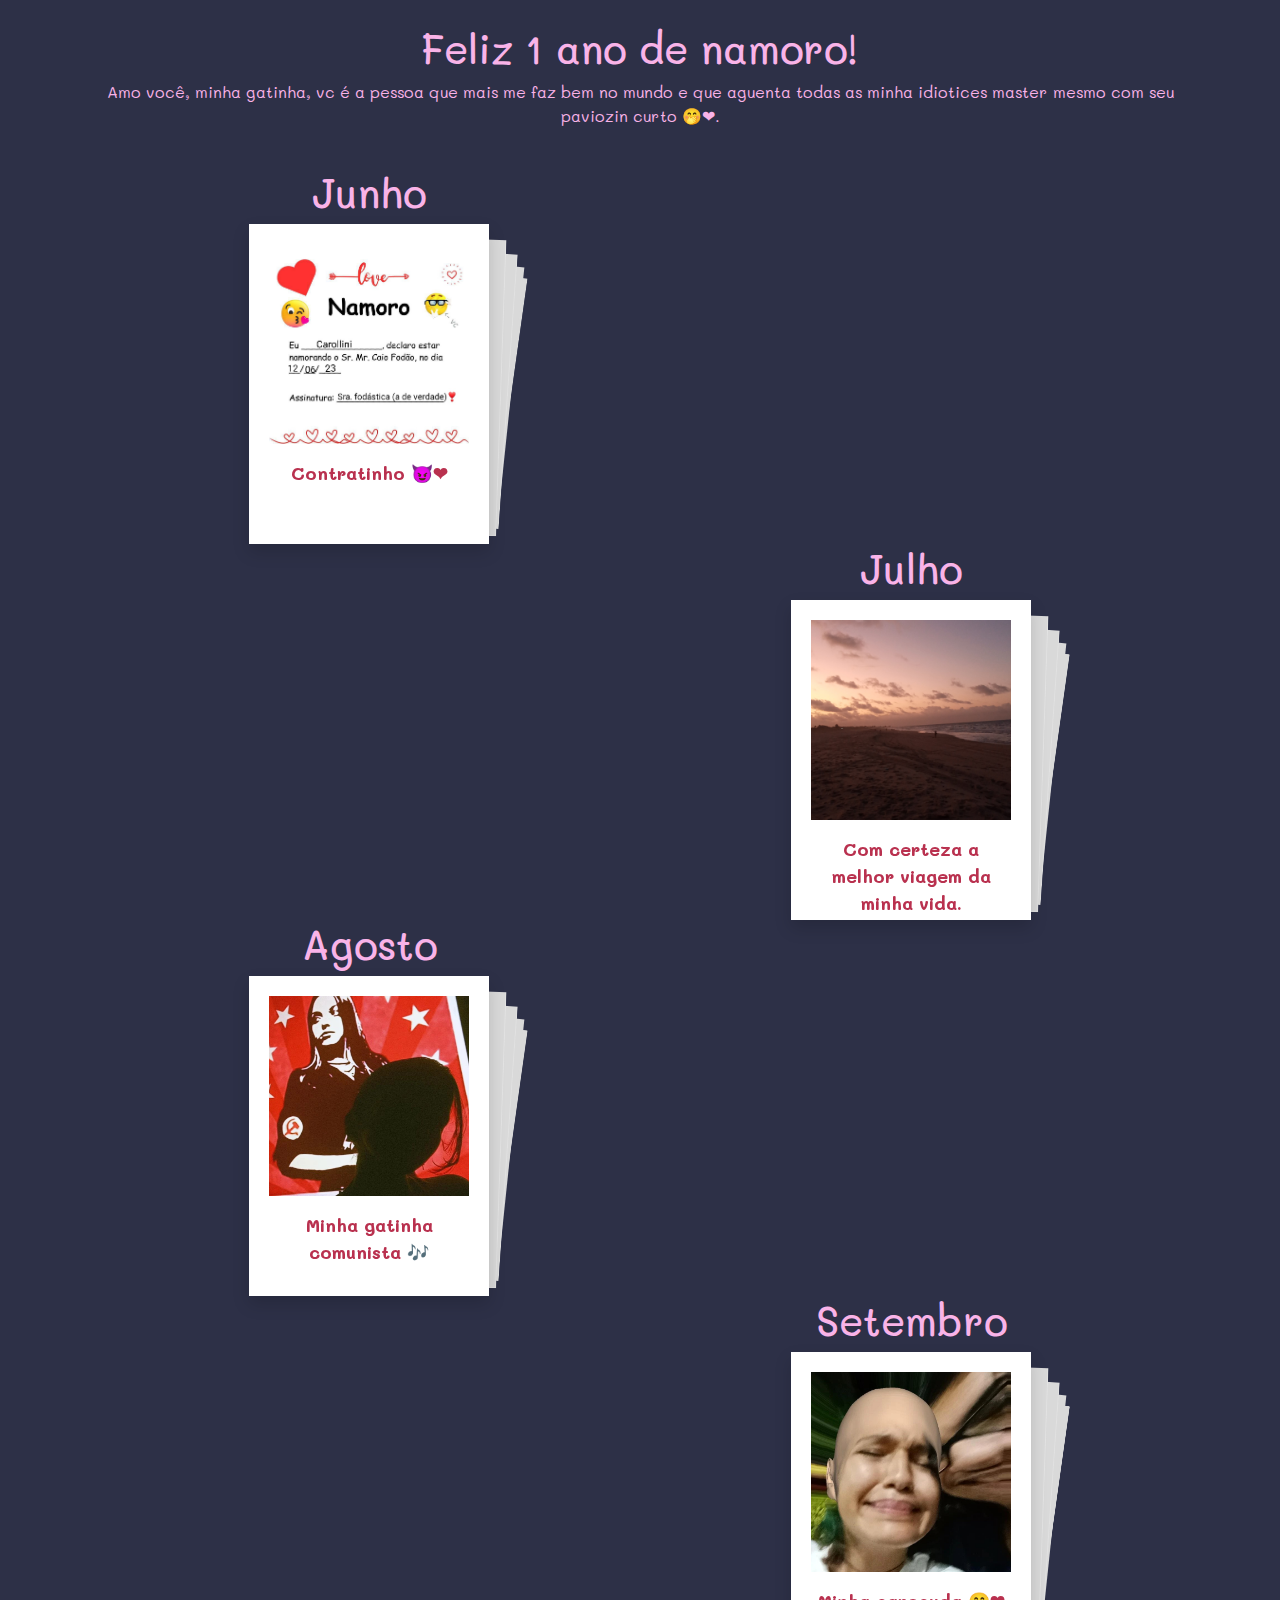
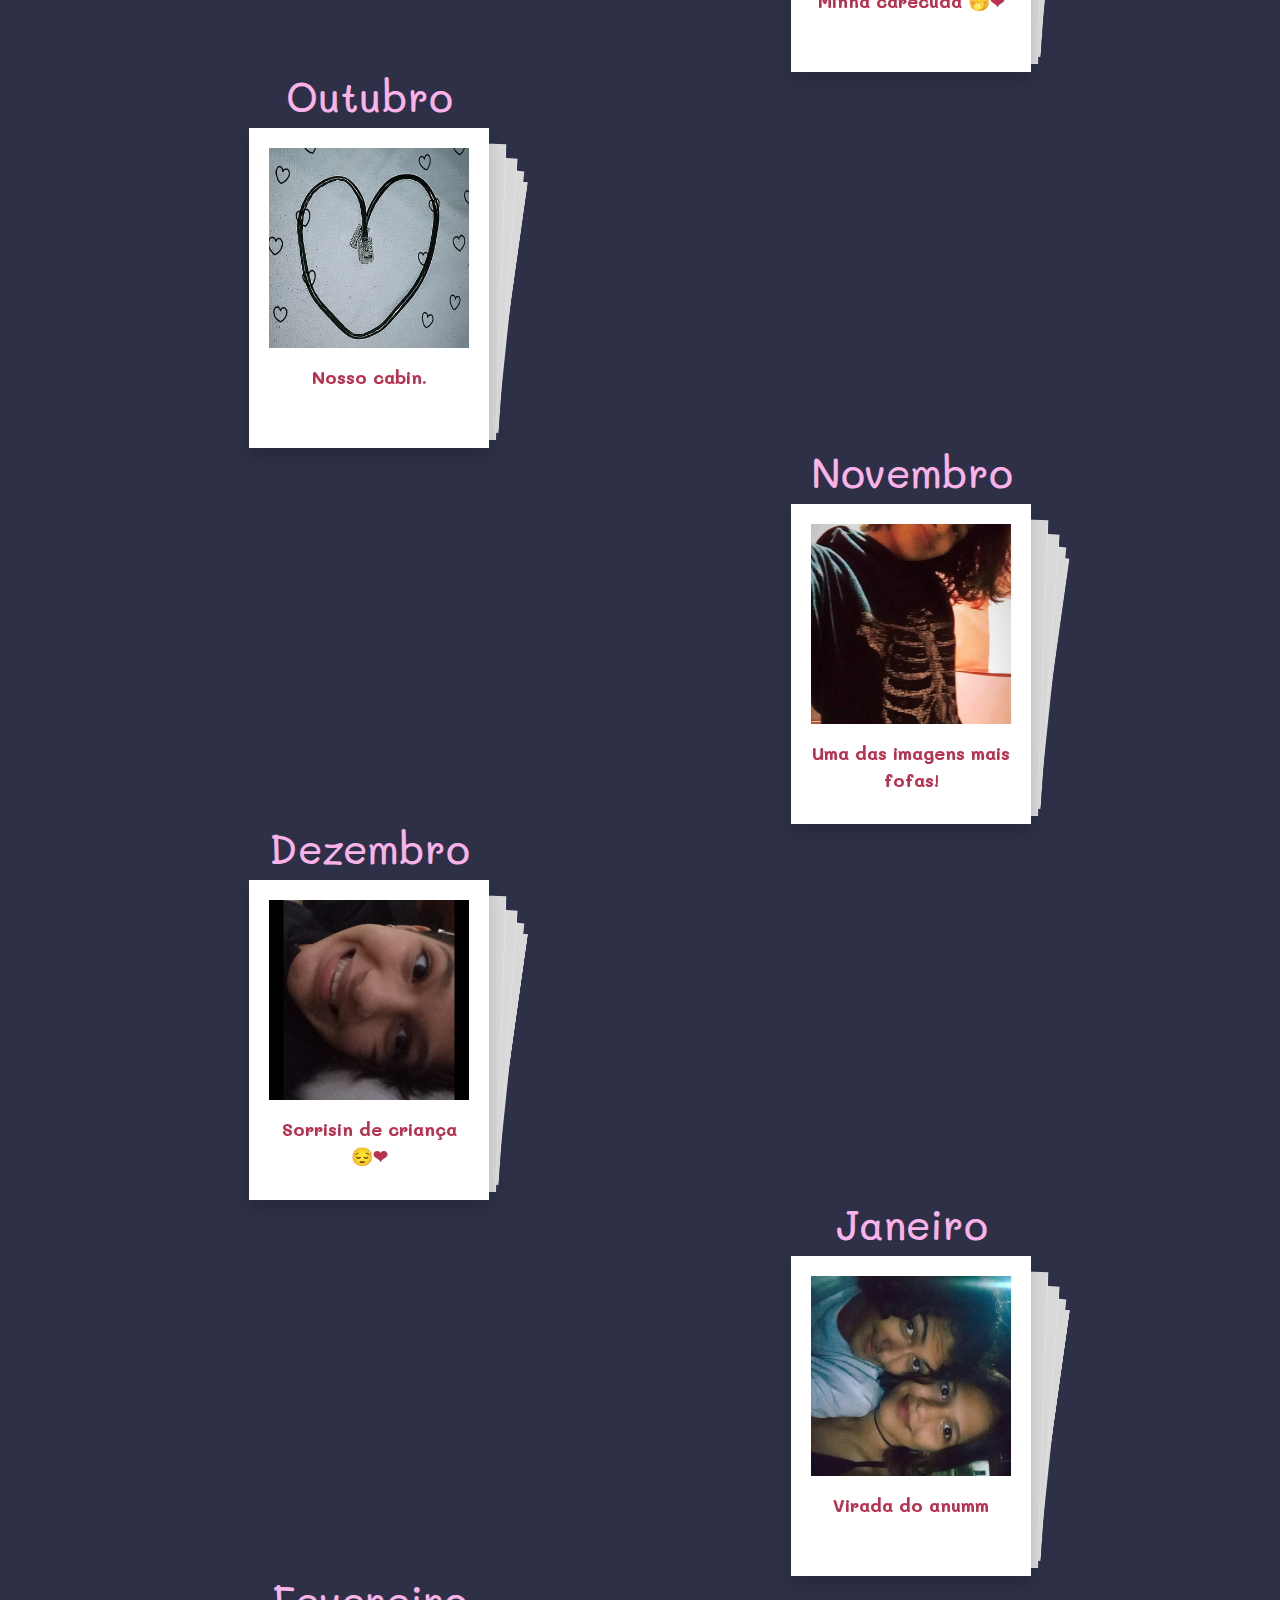
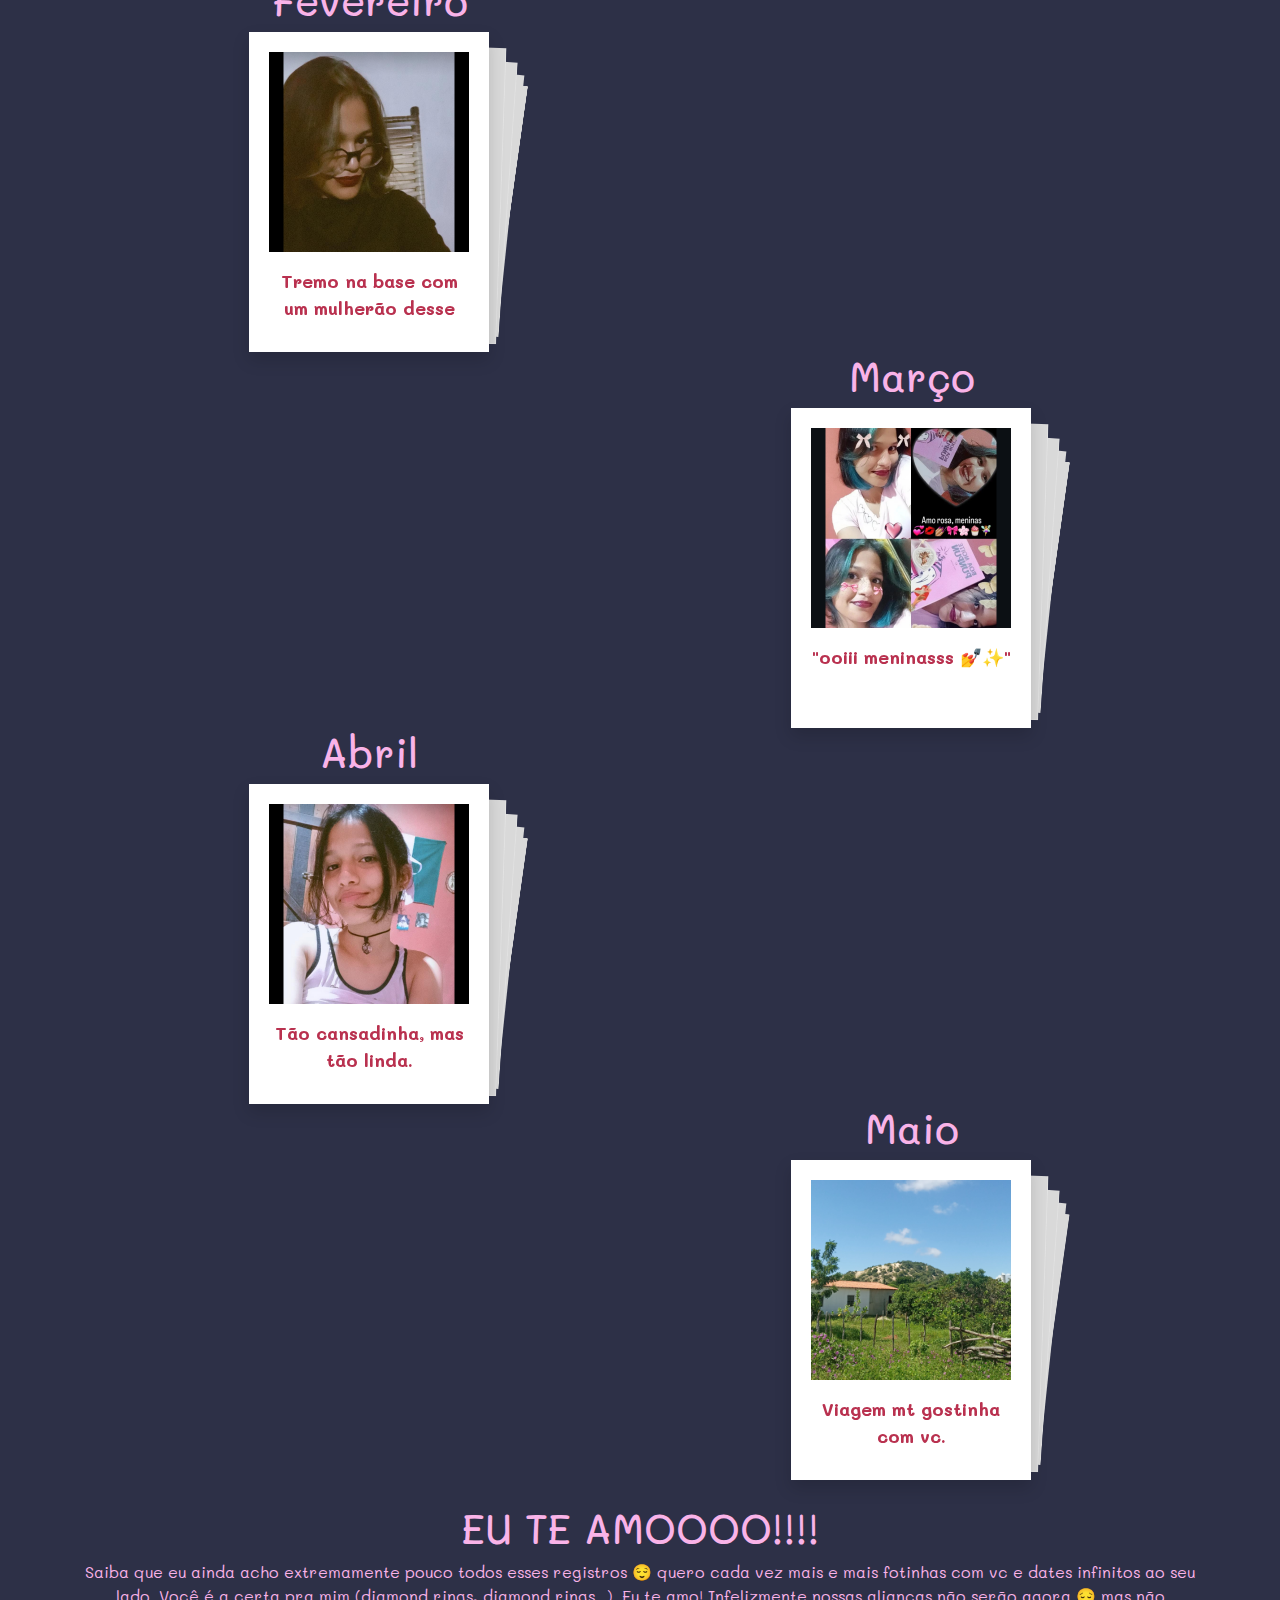
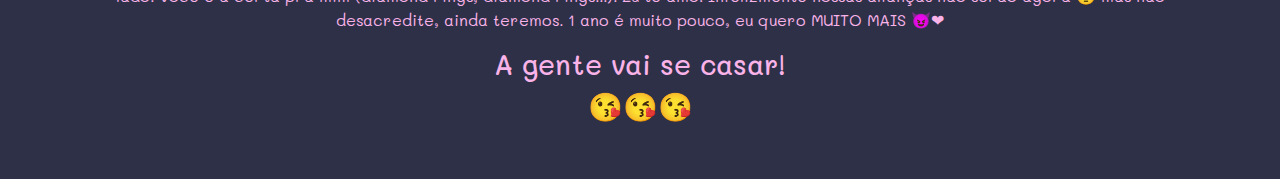
==== lovi/index.html @ c49cfb92 "lovi" ====
<!doctype html>
<html lang="en">

<head>
    <meta charset="utf-8">
    <meta name="viewport" content="width=device-width, initial-scale=1">
    <title>Amor da minha life</title>
    <link href="https://cdn.jsdelivr.net/npm/bootstrap@5.3.3/dist/css/bootstrap.min.css" rel="stylesheet"
        integrity="sha384-QWTKZyjpPEjISv5WaRU9OFeRpok6YctnYmDr5pNlyT2bRjXh0JMhjY6hW+ALEwIH" crossorigin="anonymous">
    <link rel="stylesheet" href="https://cdn.jsdelivr.net/npm/swiper@11/swiper-bundle.min.css" />
    <link rel="shortcut icon" href="favicon.png" type="image/x-icon">
    <style>
        @import url('https://fonts.googleapis.com/css2?family=Mali:ital,wght@0,200;0,300;0,400;0,500;0,600;0,700;1,200;1,300;1,400;1,500;1,600;1,700&display=swap');

        body {
            color: #F9B3E8;
            background-color: #2D3047;
            font-family: "Mali", cursive;
            font-weight: 400;
            font-style: normal;
        }

        .swiper {
            width: 240px;
            height: 320px;
        }

        .swiper-slide {
            display: flex;
            /* align-items: center; */
            padding: 20px;
            justify-content: center;
            /* border-radius: 18px; */
            font-size: 18px;
            font-weight: bold;
            color: #B9314F;
            background-color: #fff;
        }

        .swiper-slide img {

            width: 100%;
            /* ou um valor fixo, como 300px */
            height: auto;
            /* ou um valor fixo, como 200px */
            /* object-fit: cover; */
            /* opcional, mas ajuda a manter a proporção da imagem */
        }
    </style>
</head>

<body>
    <div class="container">
        <div class="row my-4 text-center">
            <h1>Feliz 1 ano de namoro!</h1>
            <p>Amo você, minha gatinha, vc é a pessoa que mais me faz bem no mundo e que aguenta todas as minha
                idiotices master mesmo com seu paviozin curto 🤭❤.</p>
        </div>
    </div>
    <div class="container">
        <div class="row mx-3">
            <div class="col-6 text-center">
                <h1>Junho</h1>
                <div class="swiper mySwiper">
                    <div class="swiper-wrapper">
                        <div class="swiper-slide shadow">
                            <div><img src="imagens/junho/1.jpg" alt="">
                                <p class="mt-3">Contratinho 😈❤</p>
                            </div>
                        </div>
                        <div class="swiper-slide">
                            <div><img src="imagens/junho/2.jpg" alt="">
                                <p class="mt-3">Primeiro date 🤧</p>
                            </div>
                        </div>
                        <div class="swiper-slide">
                            <div><img src="imagens/junho/3.jpg" alt=""></div>
                        </div>
                        <div class="swiper-slide">
                            <div><img src="imagens/junho/4.jpg" alt=""></div>
                        </div>
                        <div class="swiper-slide">
                            <div><img src="imagens/junho/5.png" alt=""></div>
                        </div>
                    </div>
                </div>
            </div>
            <div class="col-6"></div>
        </div>
    </div>
    <div class="container">
        <div class="row mx-3">
            <div class="col-6"></div>
            <div class="col-6 text-center">
                <h1>Julho</h1>
                <div class="swiper mySwiper">
                    <div class="swiper-wrapper">
                        <div class="swiper-slide shadow">
                            <div><img src="imagens/julho/5.jpg" alt="">
                                <p class="mt-3">Com certeza a melhor viagem da minha vida.</p>
                            </div>
                        </div>
                        <div class="swiper-slide">
                            <div><img src="imagens/julho/1.jpg" alt=""></div>
                        </div>
                        <div class="swiper-slide">
                            <div><img src="imagens/julho/2.jpg" alt=""></div>
                        </div>
                        <div class="swiper-slide">
                            <div><img src="imagens/julho/3.jpg" alt=""></div>
                        </div>
                        <div class="swiper-slide">
                            <div><img src="imagens/julho/4.jpg" alt=""></div>
                        </div>
                        <div class="swiper-slide">
                            <div><img src="imagens/julho/6.jpg" alt=""></div>
                        </div>
                        <div class="swiper-slide">
                            <div><img src="imagens/julho/7.jpg" alt=""></div>
                        </div>
                    </div>
                </div>
            </div>
        </div>
    </div>
    <div class="container">
        <div class="row mx-3">
            <div class="col-6 text-center">
                <h1>Agosto</h1>
                <div class="swiper mySwiper">
                    <div class="swiper-wrapper">
                        <div class="swiper-slide shadow">
                            <div><img src="imagens/agosto/2.jpg" alt="">
                                <p class="mt-3">Minha gatinha comunista 🎶</p>
                            </div>
                        </div>
                        <div class="swiper-slide">
                            <div><img src="imagens/agosto/1.jpg" alt=""></div>
                        </div>
                        <div class="swiper-slide">
                            <div><img src="imagens/agosto/3.jpg" alt=""></div>
                        </div>
                        <div class="swiper-slide">
                            <div><img src="imagens/agosto/4.jpg" alt=""></div>
                        </div>
                        <div class="swiper-slide">
                            <div><img src="imagens/agosto/5.jpg" alt=""></div>
                        </div>
                        <div class="swiper-slide">
                            <div><img src="imagens/agosto/6.jpg" alt=""></div>
                        </div>
                    </div>
                </div>
            </div>
            <div class="col-6"></div>
        </div>
    </div>
    <div class="container">
        <div class="row mx-3">
            <div class="col-6"></div>
            <div class="col-6 text-center">
                <h1>Setembro</h1>
                <div class="swiper mySwiper">
                    <div class="swiper-wrapper">
                        <div class="swiper-slide shadow">
                            <div><img src="imagens/setembro/1.jpg" alt="">
                                <p class="mt-3">Minha carecuda 🤭❤</p>
                                </p>
                            </div>
                        </div>
                        <div class="swiper-slide">
                            <div><img src="imagens/setembro/2.jpg" alt=""></div>
                        </div>
                        <div class="swiper-slide">
                            <div><img src="imagens/setembro/3.jpg" alt=""></div>
                        </div>
                        <div class="swiper-slide">
                            <div><img src="imagens/setembro/4.jpg" alt=""></div>
                        </div>
                        <div class="swiper-slide">
                            <div><img src="imagens/setembro/5.jpg" alt=""></div>
                        </div>
                        <div class="swiper-slide">
                            <div><img src="imagens/setembro/6.jpg" alt=""></div>
                        </div>
                        <div class="swiper-slide">
                            <div><img src="imagens/setembro/7.jpg" alt=""></div>
                        </div>
                        <div class="swiper-slide">
                            <div><img src="imagens/setembro/8.jpg" alt="">
                                <p class="mt-3">Pqp, eu amo essa mulher...</p>
                            </div>
                        </div>
                        <div class="swiper-slide">
                            <div><img src="imagens/setembro/9.jpg" alt=""></div>
                        </div>
                        <div class="swiper-slide">
                            <div><img src="imagens/setembro/10.jpg" alt=""></div>
                        </div>
                    </div>
                </div>
            </div>
        </div>
    </div>
    <div class="container">
        <div class="row mx-3">
            <div class="col-6 text-center">
                <h1>Outubro</h1>
                <div class="swiper mySwiper">
                    <div class="swiper-wrapper">
                        <div class="swiper-slide shadow">
                            <div><img src="imagens/outubro/2.jpg" alt="">
                                <p class="mt-3">Nosso cabin.</p>
                            </div>
                        </div>
                        <div class="swiper-slide">
                            <div><img src="imagens/outubro/1.jpg" alt=""></div>
                        </div>
                        <div class="swiper-slide">
                            <div><img src="imagens/outubro/3.jpg" alt=""></div>
                        </div>
                        <div class="swiper-slide">
                            <div><img src="imagens/outubro/4.jpg" alt=""></div>
                        </div>
                        <div class="swiper-slide">
                            <div><img src="imagens/outubro/5.jpg" alt="">
                                <p class="mt-3">Os únicos anéis que pudemos ter por enquanto 😔</p>
                            </div>
                        </div>
                        <div class="swiper-slide">
                            <div><img src="imagens/outubro/6.png" alt="">
                                <p class="mt-3">Eu acho essa mensagem muito linda.</p>
                            </div>
                        </div>
                        <div class="swiper-slide">
                            <div><img src="imagens/outubro/7.jpg" alt=""></div>
                        </div>
                        <div class="swiper-slide">
                            <div><img src="imagens/outubro/8.jpg" alt=""></div>
                        </div>
                        <div class="swiper-slide">
                            <div><img src="imagens/outubro/9.jpg" alt=""></div>
                        </div>
                        <div class="swiper-slide">
                            <div><img src="imagens/outubro/10.jpg" alt=""></div>
                        </div>
                    </div>
                </div>
            </div>
        </div>
        <div class="col-6"></div>
    </div>
    <div class="container">
        <div class="row mx-3">
            <div class="col-6"></div>
            <div class="col-6 text-center">
                <h1>Novembro</h1>
                <div class="swiper mySwiper">
                    <div class="swiper-wrapper">
                        <div class="swiper-slide shadow">
                            <div><img src="imagens/novembro/1.jpg" alt="">
                                <p class="mt-3">Uma das imagens mais fofas!</p>
                            </div>
                        </div>
                        <div class="swiper-slide">
                            <div><img src="imagens/novembro/2.jpg" alt=""></div>
                        </div>
                        <div class="swiper-slide">
                            <div><img src="imagens/novembro/3.jpg" alt=""></div>
                        </div>
                        <div class="swiper-slide">
                            <div><img src="imagens/novembro/4.jpg" alt=""></div>
                        </div>
                        <div class="swiper-slide">
                            <div><img src="imagens/novembro/5.jpg" alt=""></div>
                        </div>
                    </div>
                </div>
            </div>
        </div>
    </div>
    <div class="container">
        <div class="row mx-3">
            <div class="col-6 text-center">
                <h1>Dezembro</h1>
                <div class="swiper mySwiper">
                    <div class="swiper-wrapper">
                        <div class="swiper-slide shadow">
                            <div><img src="imagens/dezembro/7.png" alt="">
                                <p class="mt-3">Sorrisin de criança 😔❤</p>
                            </div>
                        </div>
                        <div class="swiper-slide">
                            <div><img src="imagens/dezembro/1.png" alt=""></div>
                        </div>
                        <div class="swiper-slide">
                            <div><img src="imagens/dezembro/2.png" alt=""></div>
                        </div>
                        <div class="swiper-slide">
                            <div><img src="imagens/dezembro/3.png" alt=""></div>
                        </div>
                        <div class="swiper-slide">
                            <div><img src="imagens/dezembro/4.png" alt=""></div>
                        </div>
                        <div class="swiper-slide">
                            <div><img src="imagens/dezembro/5.png" alt=""></div>
                        </div>
                        <div class="swiper-slide">
                            <div><img src="imagens/dezembro/6.png" alt=""></div>
                        </div>
                        <div class="swiper-slide">
                            <div><img src="imagens/dezembro/8.png" alt=""></div>
                        </div>
                        <div class="swiper-slide">
                            <div><img src="imagens/dezembro/9.jpg" alt=""></div>
                        </div>
                        <div class="swiper-slide">
                            <div><img src="imagens/dezembro/10.jpg" alt=""></div>
                        </div>
                        <div class="swiper-slide">
                            <div><img src="imagens/dezembro/11.jpg" alt=""></div>
                        </div>
                        <div class="swiper-slide">
                            <div><img src="imagens/dezembro/12.jpg" alt=""></div>
                        </div>
                        <div class="swiper-slide">
                            <div><img src="imagens/dezembro/13.jpg" alt=""></div>
                        </div>
                        <div class="swiper-slide">
                            <div><img src="imagens/dezembro/14.png" alt=""></div>
                        </div>
                        <div class="swiper-slide">
                            <div><img src="imagens/dezembro/15.png" alt=""></div>
                        </div>
                        <div class="swiper-slide">
                            <div><img src="imagens/dezembro/16.png" alt="">
                                <p class="mt-3">Amo seu rosto nessa KKKKKK</p>
                            </div>
                        </div>
                        <div class="swiper-slide">
                            <div><img src="imagens/dezembro/17.jpg" alt=""></div>
                        </div>
                    </div>
                </div>
                <div class="col-6"></div>
            </div>
        </div>
    </div>
    <div class="container">
        <div class="row mx-3">

            <div class="col-6"></div>
            <div class="col-6 text-center">
                <h1>Janeiro</h1>
                <div class="swiper mySwiper">
                    <div class="swiper-wrapper shadow">
                        <div class="swiper-slide">
                            <div><img src="imagens/janeiro/1.jpg" alt="">
                                <p class="mt-3">Virada do anumm</p>
                            </div>
                        </div>
                        <div class="swiper-slide">
                            <div><img src="imagens/janeiro/2.jpg" alt=""></div>
                        </div>
                        <div class="swiper-slide">
                            <div><img src="imagens/janeiro/3.png" alt=""></div>
                        </div>
                        <div class="swiper-slide">
                            <div><img src="imagens/janeiro/4.png" alt=""></div>
                        </div>
                        <div class="swiper-slide">
                            <div><img src="imagens/janeiro/5.png" alt=""></div>
                        </div>
                        <div class="swiper-slide">
                            <div><img src="imagens/janeiro/6.png" alt=""></div>
                        </div>
                        <div class="swiper-slide">
                            <div><img src="imagens/janeiro/7.jpg" alt=""></div>
                        </div>
                        <div class="swiper-slide">
                            <div><img src="imagens/janeiro/8.jpg" alt=""></div>
                        </div>
                        <div class="swiper-slide">
                            <div><img src="imagens/janeiro/9.jpg" alt=""></div>
                        </div>
                        <div class="swiper-slide">
                            <div><img src="imagens/janeiro/10.jpg" alt=""></div>
                        </div>
                        <div class="swiper-slide">
                            <div><img src="imagens/janeiro/11.jpg" alt=""></div>
                        </div>
                        <div class="swiper-slide">
                            <div><img src="imagens/janeiro/12.png" alt=""></div>
                        </div>
                        <div class="swiper-slide">
                            <div><img src="imagens/janeiro/13.jpg" alt=""></div>
                        </div>
                        <div class="swiper-slide">
                            <div><img src="imagens/janeiro/14.jpg" alt=""></div>
                        </div>
                        <div class="swiper-slide">
                            <div><img src="imagens/janeiro/15.jpg" alt=""></div>
                        </div>
                    </div>
                </div>
            </div>
        </div>
    </div>
    </div>
    <div class="container">
        <div class="row mx-3">
            <div class="col-6 text-center">
                <h1>Fevereiro</h1>
                <div class="swiper mySwiper">
                    <div class="swiper-wrapper">
                        <div class="swiper-slide shadow">
                            <div><img src="imagens/fevereiro/8.png" alt="">
                                <p class="mt-3">Tremo na base com um mulherão desse</p>
                            </div>
                        </div>
                        <div class="swiper-slide">
                            <div><img src="imagens/fevereiro/1.png" alt=""></div>
                        </div>
                        <div class="swiper-slide">
                            <div><img src="imagens/fevereiro/2.png" alt=""></div>
                        </div>
                        <div class="swiper-slide">
                            <div><img src="imagens/fevereiro/3.png" alt=""></div>
                        </div>
                        <div class="swiper-slide">
                            <div><img src="imagens/fevereiro/4.png" alt=""></div>
                        </div>
                        <div class="swiper-slide">
                            <div><img src="imagens/fevereiro/5.png" alt=""></div>
                        </div>
                        <div class="swiper-slide">
                            <div><img src="imagens/fevereiro/6.png" alt=""></div>
                        </div>
                        <div class="swiper-slide">
                            <div><img src="imagens/fevereiro/7.png" alt=""></div>
                        </div>
                        <div class="swiper-slide">
                            <div><img src="imagens/fevereiro/9.png" alt=""></div>
                        </div>
                        <div class="swiper-slide">
                            <div><img src="imagens/fevereiro/10.jpg" alt="">
                                <p class="mt-3">😡</p>
                            </div>
                        </div>
                        <div class="swiper-slide">
                            <div><img src="imagens/fevereiro/11.png" alt=""></div>
                        </div>
                        <div class="swiper-slide">
                            <div><img src="imagens/fevereiro/12.jpg" alt=""></div>
                        </div>
                        <div class="swiper-slide">
                            <div><img src="imagens/fevereiro/13.png" alt="">
                                <p class="mt-3">Esse dia foi bad 😔</p>
                            </div>
                        </div>
                        <div class="swiper-slide">
                            <div><img src="imagens/fevereiro/14.png" alt=""></div>
                        </div>
                        <div class="swiper-slide">
                            <div><img src="imagens/fevereiro/15.jpg" alt=""></div>
                        </div>
                        <div class="swiper-slide">
                            <div><img src="imagens/fevereiro/16.png" alt="">
                                <p class="mt-3">Amei o hair azulll.</p>
                            </div>
                        </div>
                        <div class="swiper-slide">
                            <div><img src="imagens/fevereiro/17.jpg" alt=""></div>
                        </div>
                        <div class="swiper-slide">
                            <div><img src="imagens/fevereiro/18.jpg" alt=""></div>
                        </div>
                    </div>
                </div>
            </div>
            <div class="col-6"></div>
        </div>
    </div>
    <div class="container">
        <div class="row mx-3">
            <div class="col-6"></div>
            <div class="col-6 text-center">
                <h1>Março</h1>
                <div class="swiper mySwiper">
                    <div class="swiper-wrapper">
                        <div class="swiper-slide shadow">
                            <div><img src="imagens/março/3.png" alt="">
                                <p class="mt-3">"ooiii meninasss 💅✨"</p>
                            </div>
                        </div>
                        <div class="swiper-slide">
                            <div><img src="imagens/março/1.jpg" alt=""></div>
                        </div>
                        <div class="swiper-slide">
                            <div><img src="imagens/março/2.jpg" alt=""></div>
                        </div>
                        <div class="swiper-slide">
                            <div><img src="imagens/março/4.jpg" alt=""></div>
                        </div>
                        <div class="swiper-slide">
                            <div><img src="imagens/março/5.jpg" alt=""></div>
                        </div>
                        <div class="swiper-slide">
                            <div><img src="imagens/março/6.jpg" alt=""></div>
                        </div>
                        <div class="swiper-slide">
                            <div><img src="imagens/março/7.jpg" alt=""></div>
                        </div>
                        <div class="swiper-slide">
                            <div><img src="imagens/março/8.jpg" alt=""></div>
                        </div>
                        <div class="swiper-slide">
                            <div><img src="imagens/março/9.jpg" alt=""></div>
                        </div>
                        <div class="swiper-slide">
                            <div><img src="imagens/março/10.jpg" alt=""></div>
                        </div>
                        <div class="swiper-slide">
                            <div><img src="imagens/março/11.jpg" alt=""></div>
                        </div>
                        <div class="swiper-slide">
                            <div><img src="imagens/março/12.jpg" alt="">
                                <p class="mt-3">Beijocas 😈❤</p>
                            </div>
                        </div>
                        <div class="swiper-slide">
                            <div><img src="imagens/março/13.png" alt=""></div>
                        </div>
                        <div class="swiper-slide">
                            <div><img src="imagens/março/14.png" alt="">
                                <p class="mt-3">MUITO FOFA, PQP!</p>
                            </div>
                        </div>
                        <div class="swiper-slide">
                            <div><img src="imagens/março/15.png" alt=""></div>
                        </div>
                    </div>
                </div>
            </div>
        </div>
    </div>
    <div class="container">
        <div class="row mx-3">
            <div class="col-6 text-center">
                <h1>Abril</h1>
                <div class="swiper mySwiper">
                    <div class="swiper-wrapper">
                        <div class="swiper-slide shadow">
                            <div><img src="imagens/abril/3.png" alt="">
                                <p class="mt-3">Tão cansadinha, mas tão linda.</p>
                            </div>
                        </div>
                        <div class="swiper-slide">
                            <div><img src="imagens/abril/1.jpg" alt=""></div>
                        </div>
                        <div class="swiper-slide">
                            <div><img src="imagens/abril/2.png" alt=""></div>
                        </div>
                        <div class="swiper-slide">
                            <div><img src="imagens/abril/4.png" alt=""></div>
                        </div>
                        <div class="swiper-slide">
                            <div><img src="imagens/abril/5.png" alt=""></div>
                        </div>
                        <div class="swiper-slide">
                            <div><img src="imagens/abril/6.jpg" alt=""></div>
                        </div>
                        <div class="swiper-slide">
                            <div><img src="imagens/abril/7.jpg" alt=""></div>
                        </div>
                        <div class="swiper-slide">
                            <div><img src="imagens/abril/8.jpg" alt=""></div>
                        </div>
                        <div class="swiper-slide">
                            <div><img src="imagens/abril/9.jpg" alt=""></div>
                        </div>
                        <div class="swiper-slide">
                            <div><img src="imagens/abril/10.jpg" alt=""></div>
                        </div>
                        <div class="swiper-slide">
                            <div><img src="imagens/abril/11.jpg" alt=""></div>
                        </div>
                        <div class="swiper-slide">
                            <div><img src="imagens/abril/12.jpg" alt="">
                                <p class="mt-3">"Consegui mais um beijin 😈"</p>
                            </div>
                        </div>
                        <div class="swiper-slide">
                            <div><img src="imagens/abril/13.png" alt=""></div>
                        </div>
                    </div>
                </div>
            </div>
            <div class="col-6"></div>
        </div>
    </div>
    <div class="container">
        <div class="row mx-3">
            <div class="col-6"></div>
            <div class="col-6 text-center">
                <h1>Maio</h1>
                <div class="swiper mySwiper">
                    <div class="swiper-wrapper">
                        <div class="swiper-slide shadow">
                            <div><img src="imagens/maio/1.jpg" alt="">
                                <p class="mt-3">Viagem mt gostinha com vc.</p>
                            </div>
                        </div>
                        <div class="swiper-slide">
                            <div><img src="imagens/maio/2.jpg" alt=""></div>
                        </div>
                        <div class="swiper-slide">
                            <div><img src="imagens/maio/3.jpg" alt=""></div>
                        </div>
                        <div class="swiper-slide">
                            <div><img src="imagens/maio/4.jpg" alt=""></div>
                        </div>
                        <div class="swiper-slide">
                            <div><img src="imagens/maio/5.jpeg" alt=""></div>
                        </div>
                        <div class="swiper-slide">
                            <div><img src="imagens/maio/6.jpg" alt=""></div>
                        </div>
                    </div>
                </div>
            </div>
        </div>
    </div>

    <div class="container">
        <div class="row my-4 mb-5">
            <div class="col-12 text-center">
                <h1>EU TE AMOOOO!!!!</h1>
                <p>Saiba que eu ainda acho extremamente pouco todos esses registros 😌 quero cada vez mais e mais
                    fotinhas com vc e dates infinitos ao seu lado. Você é a certa pra mim (diamond rings, diamond
                    rings...). Eu te amo! Infelizmente nossas alianças não serão agora 😔 mas não desacredite, ainda
                    teremos. 1 ano é muito pouco, eu quero MUITO MAIS 😈❤</p>
                <h3>A gente vai se casar!</h3>
                <h3>😘😘😘</h3>
            </div>
        </div>
    </div>


    <script src="https://cdn.jsdelivr.net/npm/bootstrap@5.3.3/dist/js/bootstrap.bundle.min.js"
        integrity="sha384-YvpcrYf0tY3lHB60NNkmXc5s9fDVZLESaAA55NDzOxhy9GkcIdslK1eN7N6jIeHz"
        crossorigin="anonymous"></script>
    <!-- Swiper JS -->
    <script src="https://cdn.jsdelivr.net/npm/swiper@11/swiper-bundle.min.js"></script>

    <!-- Initialize Swiper -->
    <script>
        var swiper = new Swiper(".mySwiper", {
            effect: "cards",
            grabCursor: true,
        });
    </script>
</body>

</html>
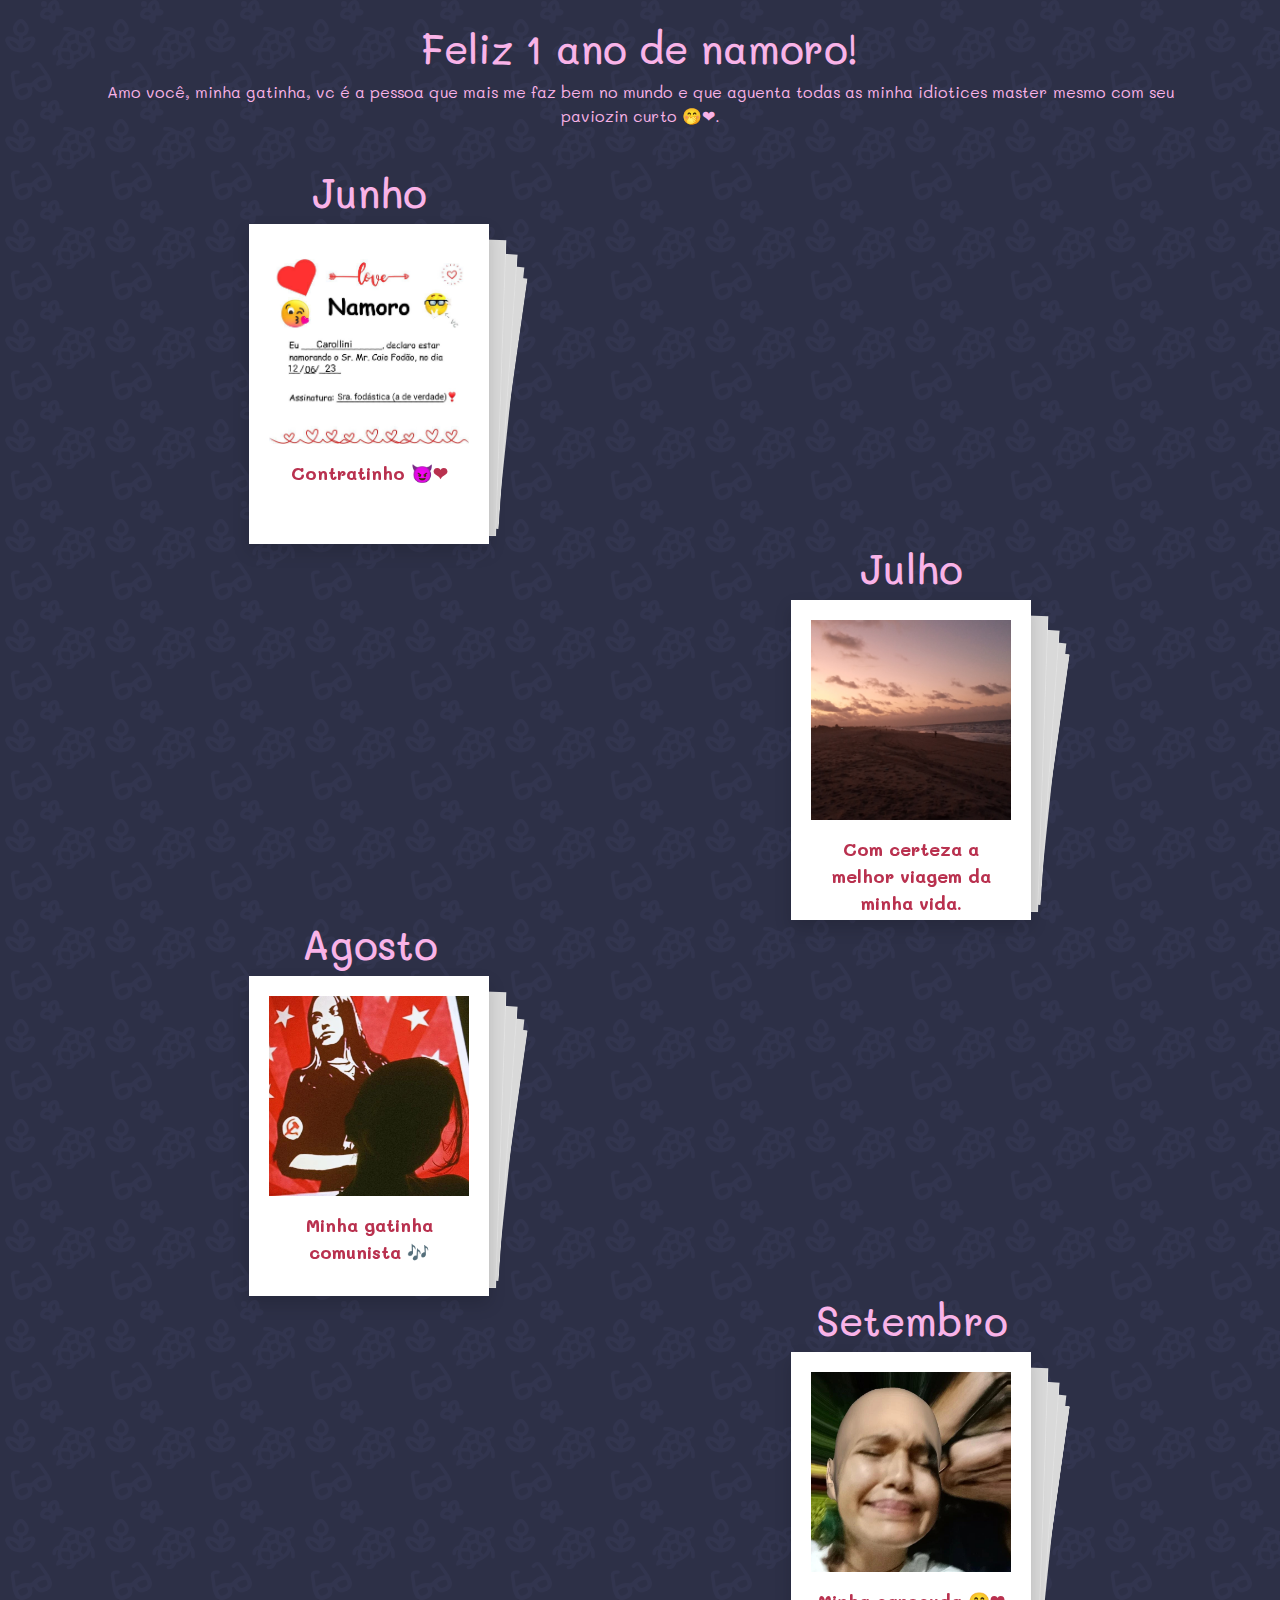
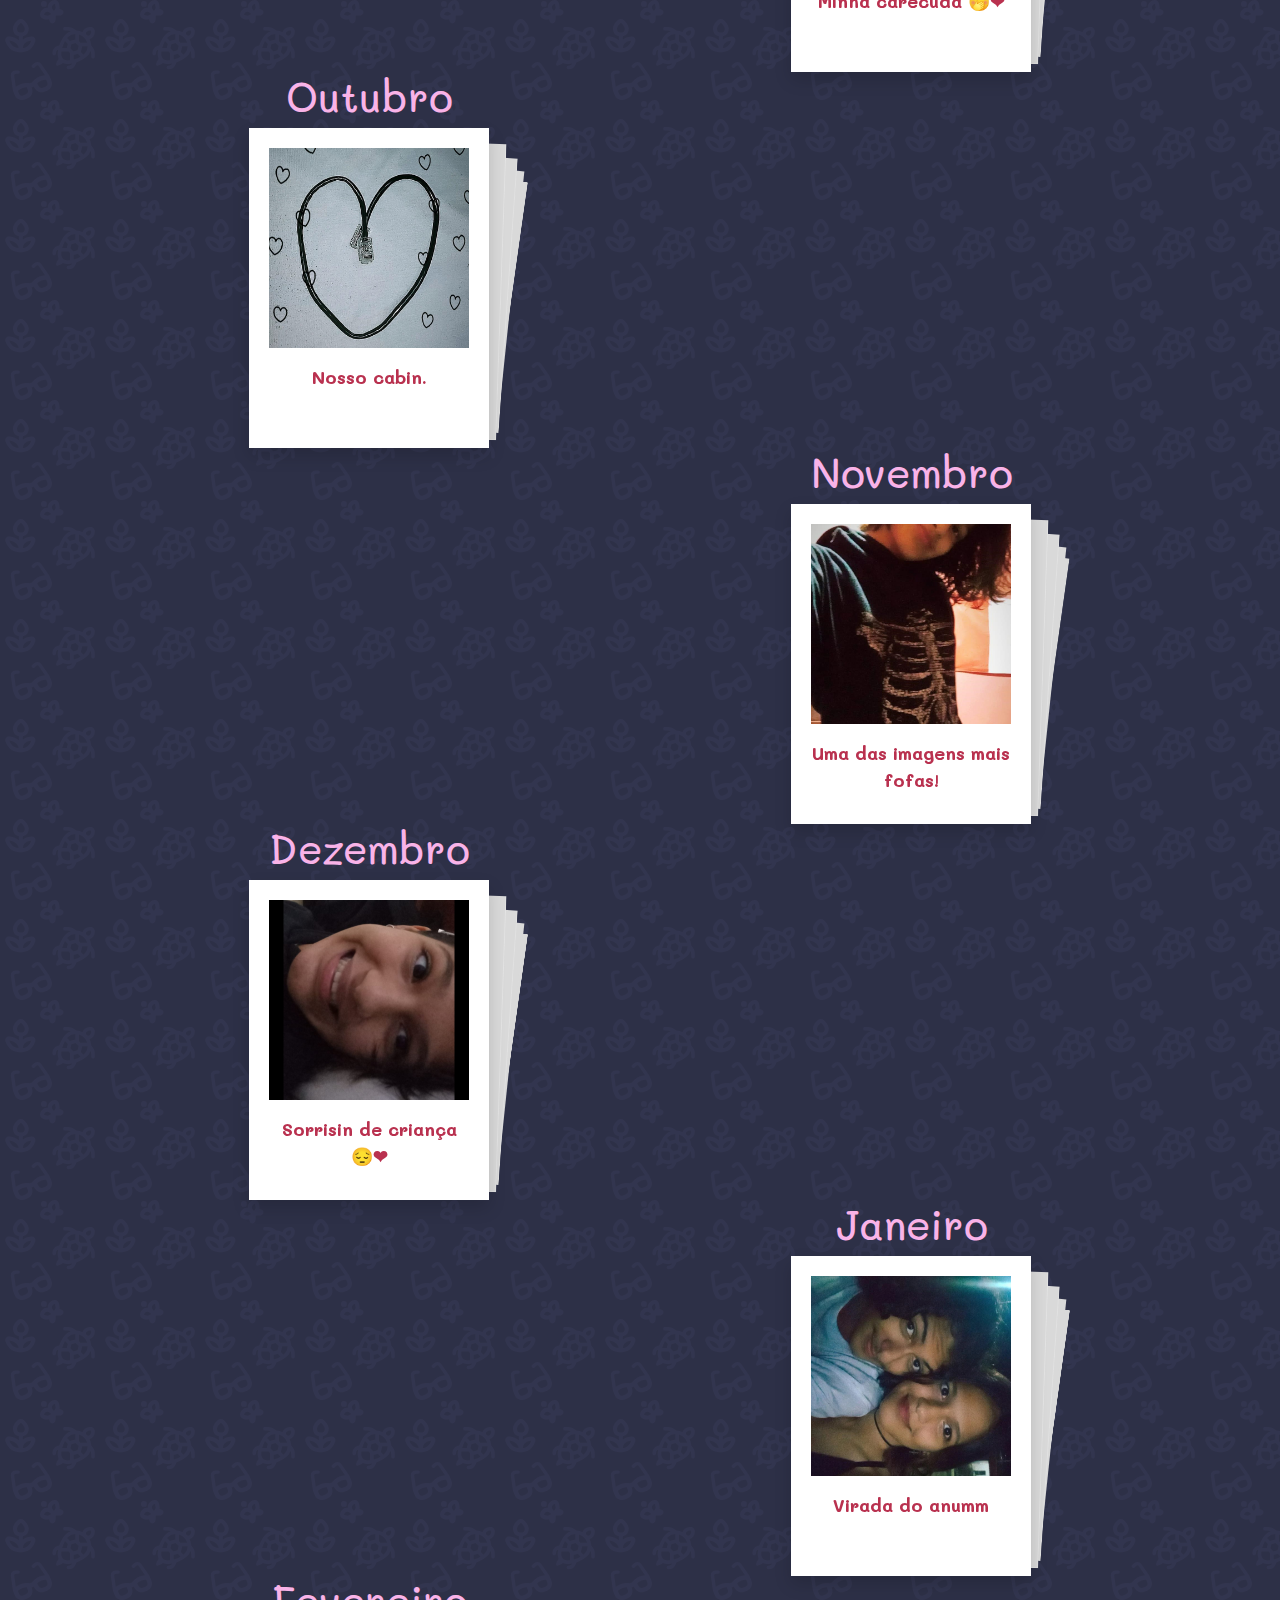
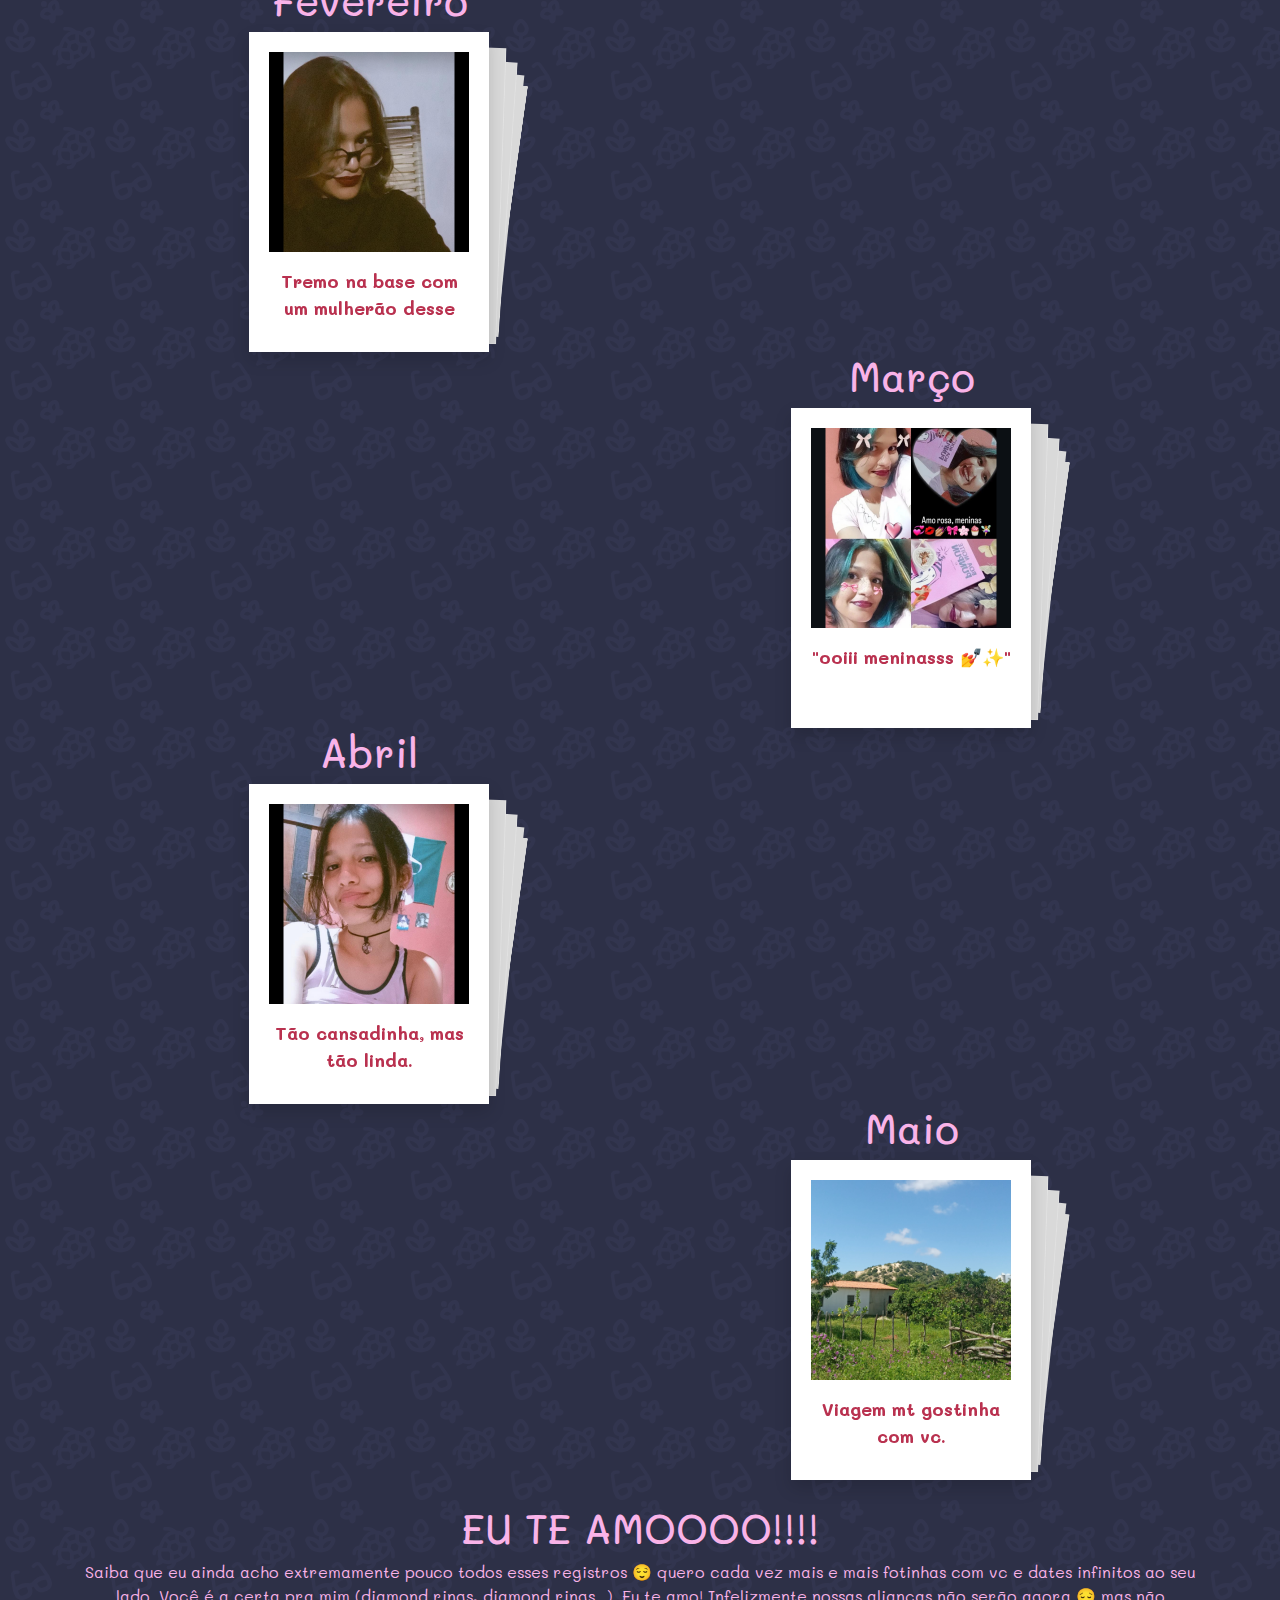
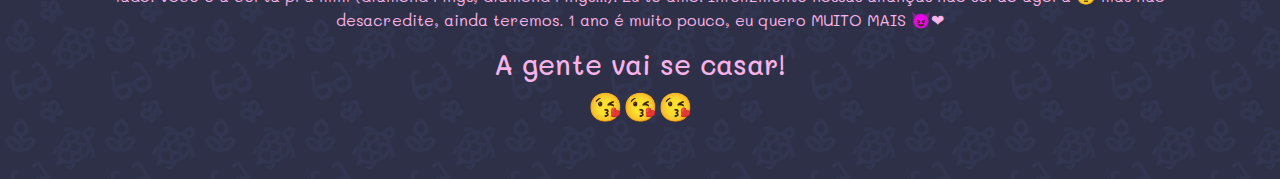
==== commit 6750089e: "lovi 2" ====
--- a/lovi/index.html
+++ b/lovi/index.html
@@ -18,7 +18,14 @@
             font-family: "Mali", cursive;
             font-weight: 400;
             font-style: normal;
+            background-image: url('imagens/pattern.svg');
+            background-size: 100px 100px;
+            /* Tamanho do pattern */
+            background-repeat: repeat;
+            background-position: 0 0, 50px 50px;
+            /* Ajuste a posição para criar espaçamento */
         }
+
 
         .swiper {
             width: 240px;
@@ -49,7 +56,7 @@
     </style>
 </head>
 
-<body>
+<body class="pat">
     <div class="container">
         <div class="row my-4 text-center">
             <h1>Feliz 1 ano de namoro!</h1>
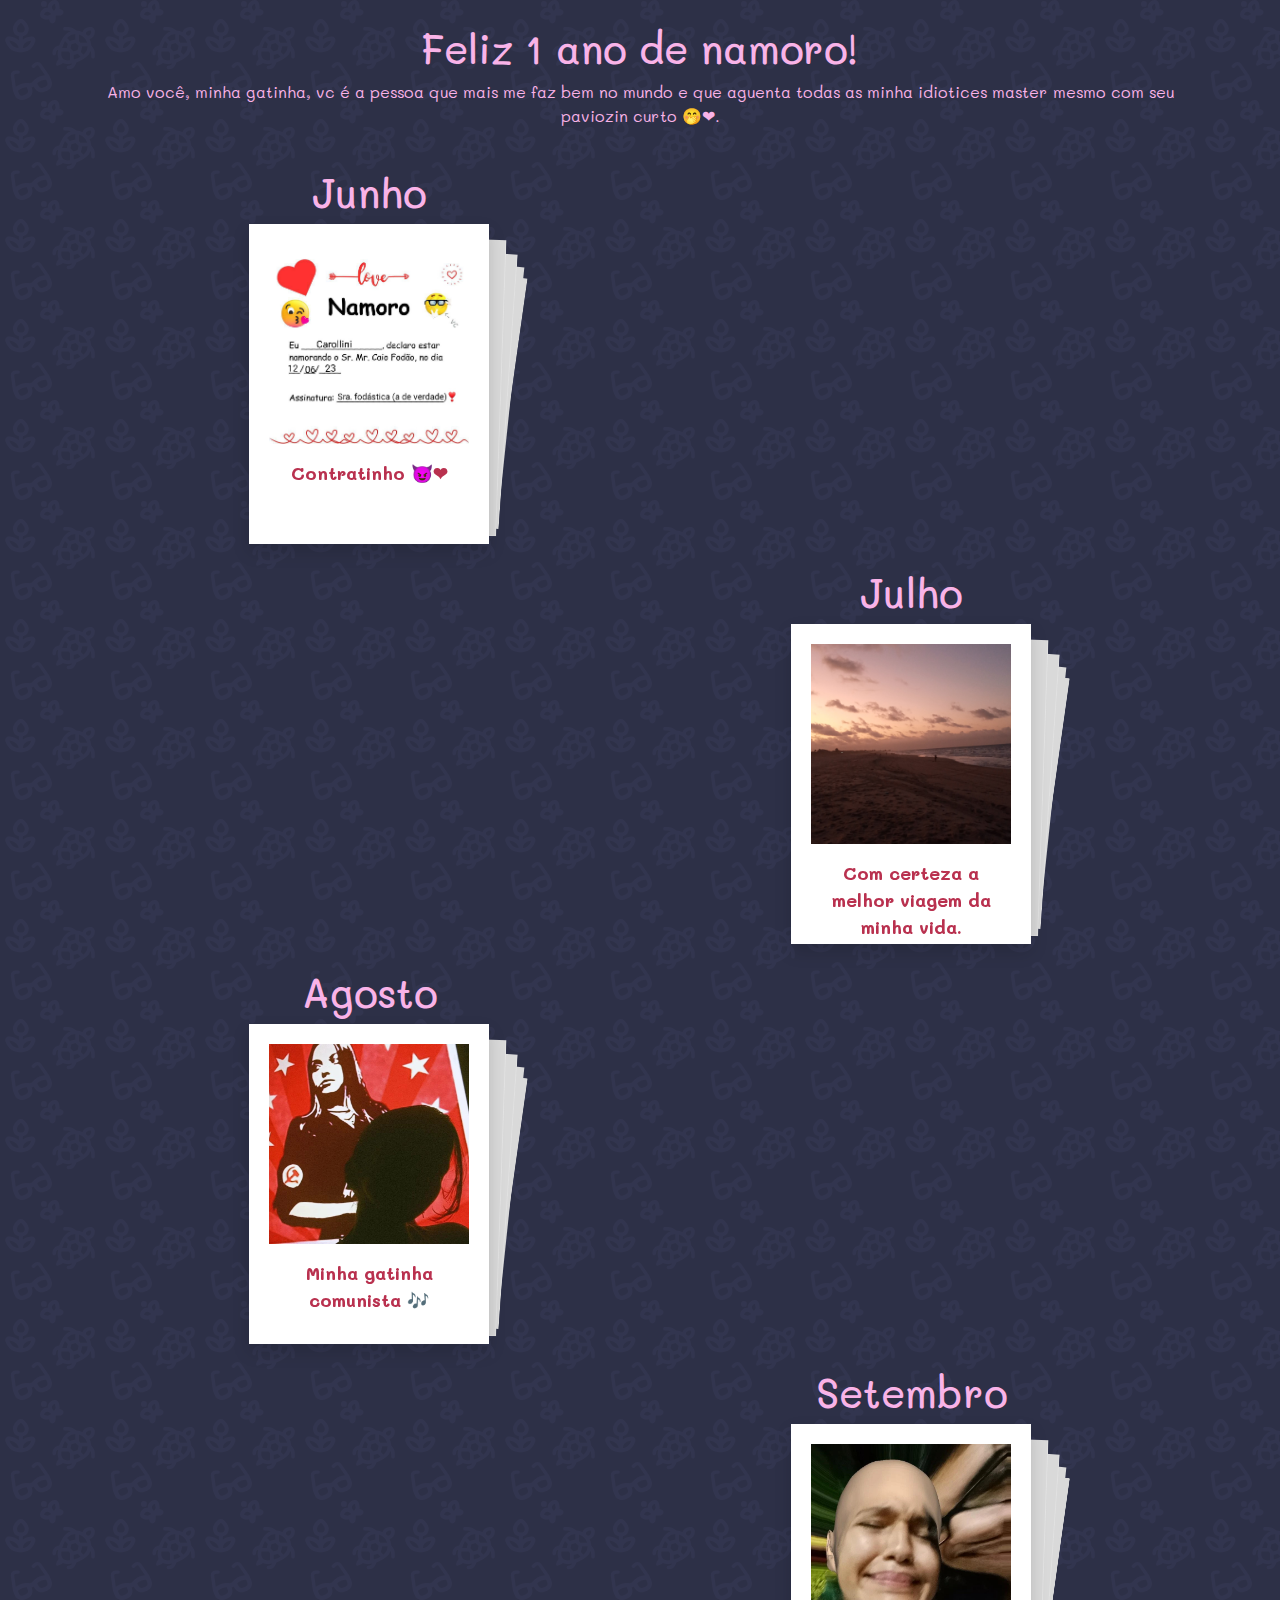
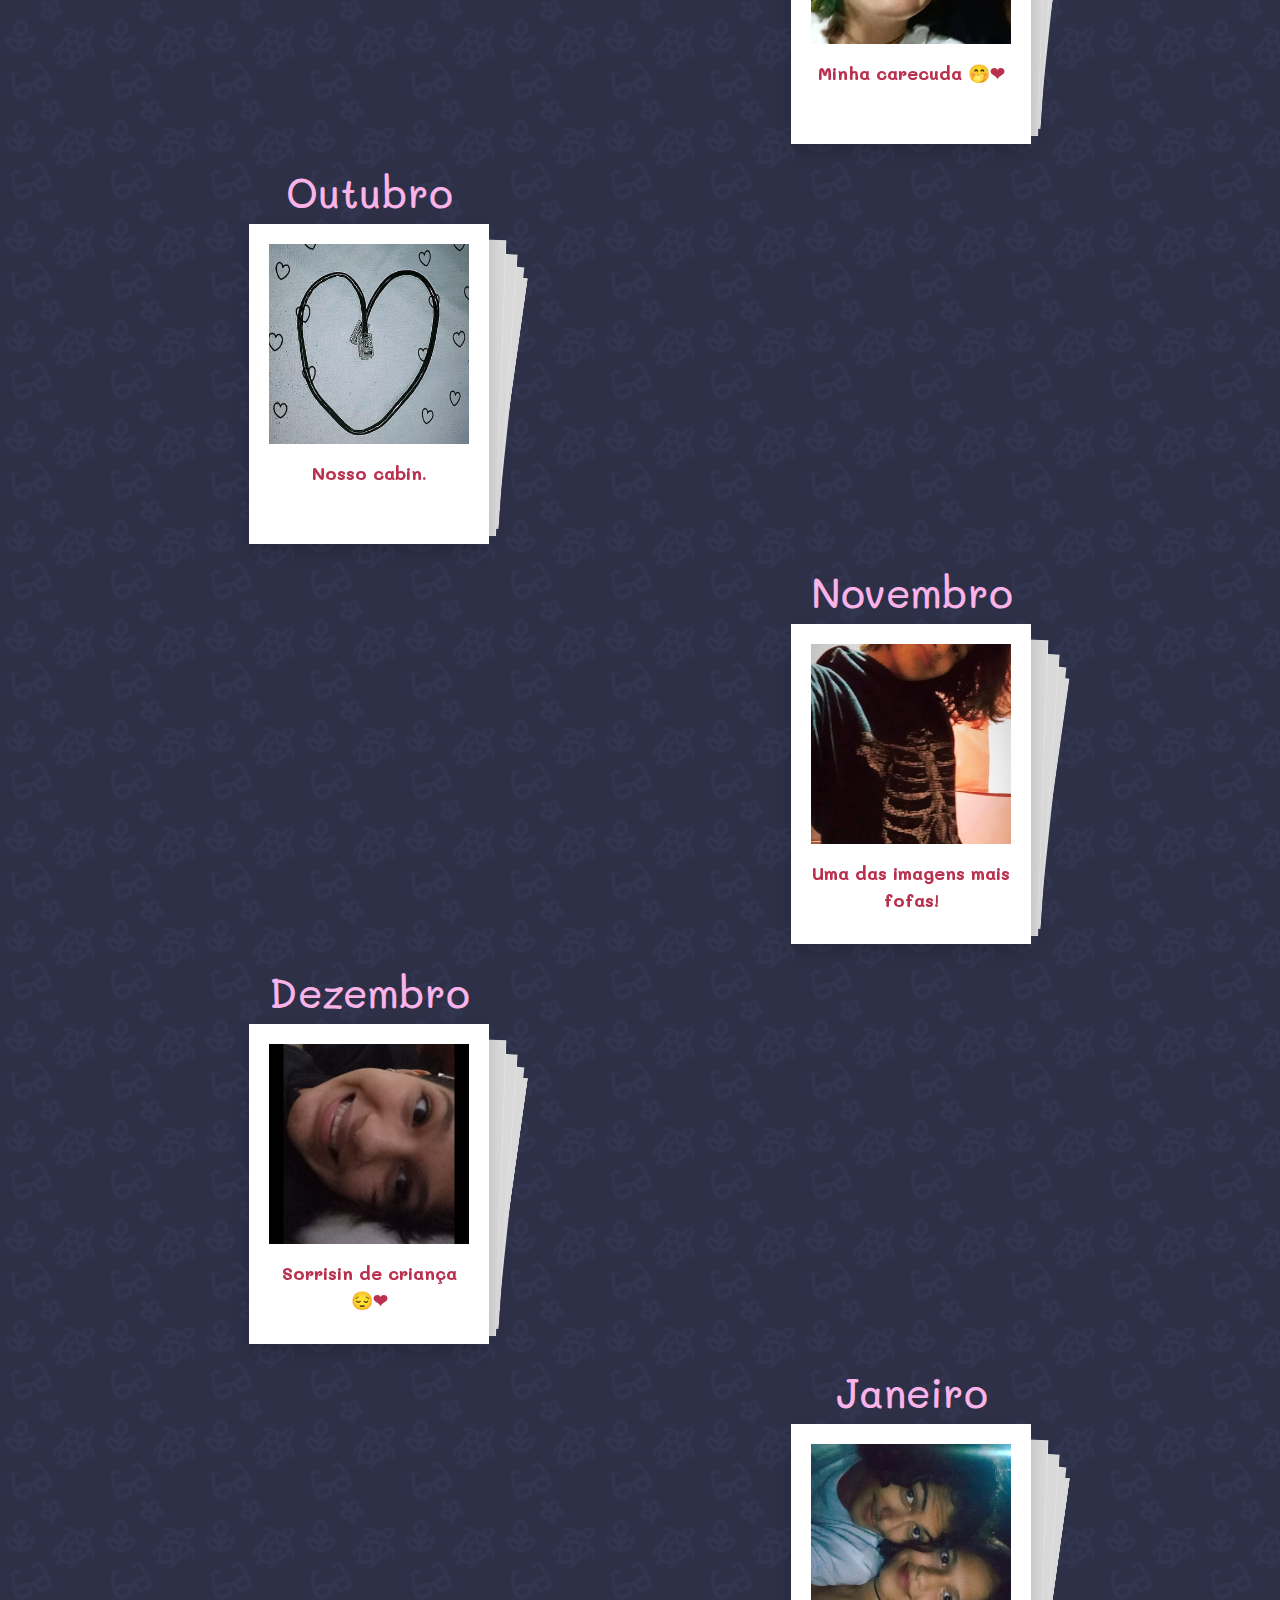
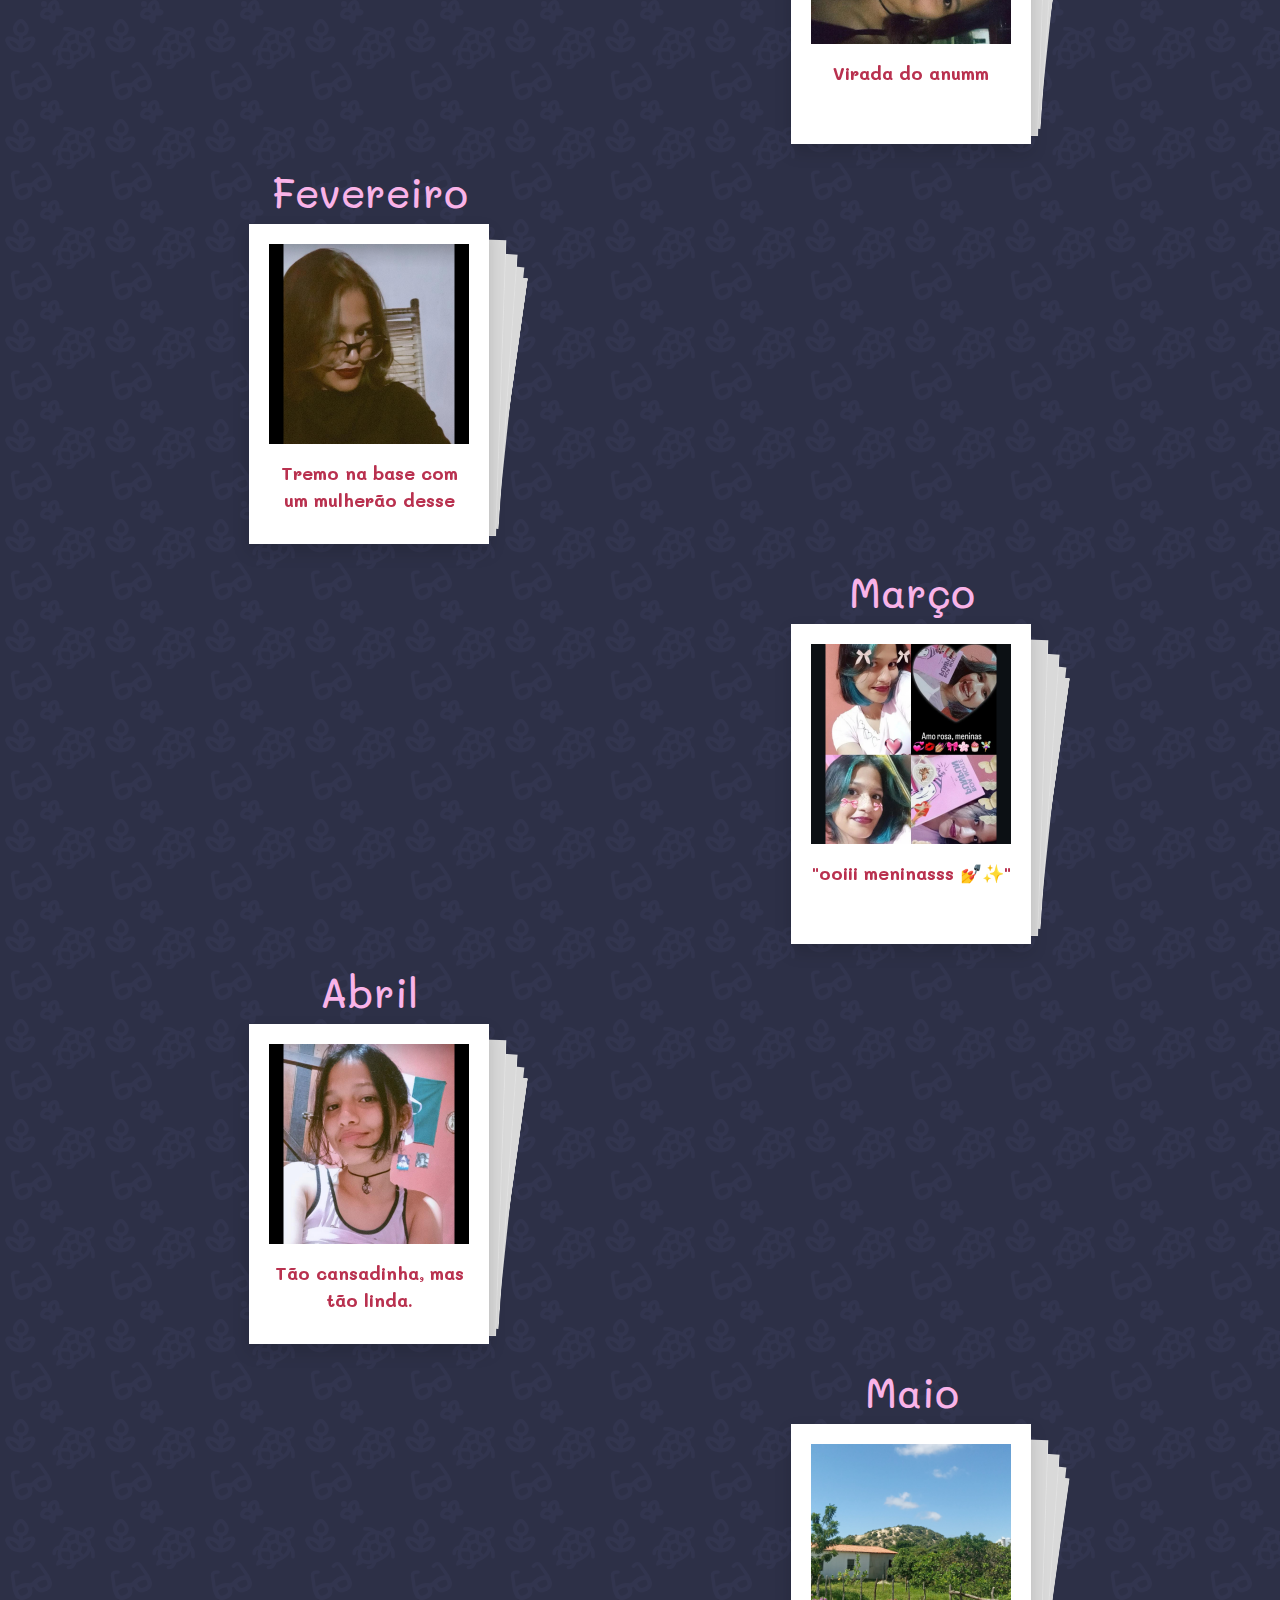
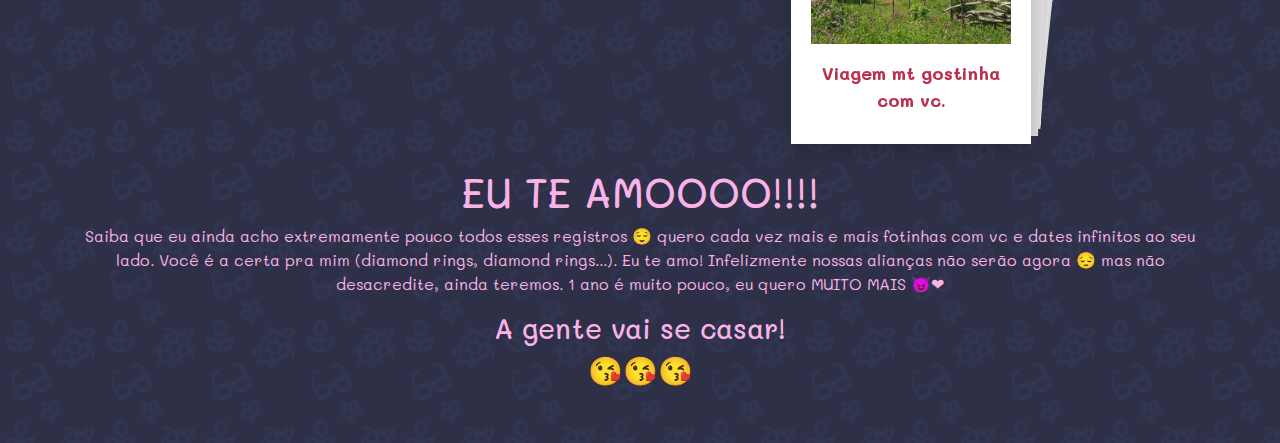
==== commit 8f8eed4e: "lovi 3" ====
--- a/lovi/index.html
+++ b/lovi/index.html
@@ -65,8 +65,8 @@
         </div>
     </div>
     <div class="container">
-        <div class="row mx-3">
-            <div class="col-6 text-center">
+        <div class="row mx-3 my-4">
+            <div class="col-md-6 col-12 text-center">
                 <h1>Junho</h1>
                 <div class="swiper mySwiper">
                     <div class="swiper-wrapper">
@@ -92,13 +92,13 @@
                     </div>
                 </div>
             </div>
-            <div class="col-6"></div>
-        </div>
-    </div>
-    <div class="container">
-        <div class="row mx-3">
-            <div class="col-6"></div>
-            <div class="col-6 text-center">
+            <div class="col-md-6 col-12"></div>
+        </div>
+    </div>
+    <div class="container">
+        <div class="row mx-3 my-4">
+            <div class="col-md-6 col-12"></div>
+            <div class="col-md-6 col-12 text-center">
                 <h1>Julho</h1>
                 <div class="swiper mySwiper">
                     <div class="swiper-wrapper">
@@ -131,8 +131,8 @@
         </div>
     </div>
     <div class="container">
-        <div class="row mx-3">
-            <div class="col-6 text-center">
+        <div class="row mx-3 my-4">
+            <div class="col-md-6 col-12 text-center">
                 <h1>Agosto</h1>
                 <div class="swiper mySwiper">
                     <div class="swiper-wrapper">
@@ -159,13 +159,13 @@
                     </div>
                 </div>
             </div>
-            <div class="col-6"></div>
-        </div>
-    </div>
-    <div class="container">
-        <div class="row mx-3">
-            <div class="col-6"></div>
-            <div class="col-6 text-center">
+            <div class="col-md-6 col-12"></div>
+        </div>
+    </div>
+    <div class="container">
+        <div class="row mx-3 my-4">
+            <div class="col-md-6 col-12"></div>
+            <div class="col-md-6 col-12 text-center">
                 <h1>Setembro</h1>
                 <div class="swiper mySwiper">
                     <div class="swiper-wrapper">
@@ -210,8 +210,8 @@
         </div>
     </div>
     <div class="container">
-        <div class="row mx-3">
-            <div class="col-6 text-center">
+        <div class="row mx-3 my-4">
+            <div class="col-md-6 col-12 text-center">
                 <h1>Outubro</h1>
                 <div class="swiper mySwiper">
                     <div class="swiper-wrapper">
@@ -255,12 +255,12 @@
                 </div>
             </div>
         </div>
-        <div class="col-6"></div>
-    </div>
-    <div class="container">
-        <div class="row mx-3">
-            <div class="col-6"></div>
-            <div class="col-6 text-center">
+        <div class="col-md-6 col-12"></div>
+    </div>
+    <div class="container">
+        <div class="row mx-3 my-4">
+            <div class="col-md-6 col-12"></div>
+            <div class="col-md-6 col-12 text-center">
                 <h1>Novembro</h1>
                 <div class="swiper mySwiper">
                     <div class="swiper-wrapper">
@@ -287,8 +287,8 @@
         </div>
     </div>
     <div class="container">
-        <div class="row mx-3">
-            <div class="col-6 text-center">
+        <div class="row mx-3 my-4">
+            <div class="col-md-6 col-12 text-center">
                 <h1>Dezembro</h1>
                 <div class="swiper mySwiper">
                     <div class="swiper-wrapper">
@@ -349,15 +349,15 @@
                         </div>
                     </div>
                 </div>
-                <div class="col-6"></div>
-            </div>
-        </div>
-    </div>
-    <div class="container">
-        <div class="row mx-3">
-
-            <div class="col-6"></div>
-            <div class="col-6 text-center">
+                <div class="col-md-6 col-12"></div>
+            </div>
+        </div>
+    </div>
+    <div class="container">
+        <div class="row mx-3 my-4">
+
+            <div class="col-md-6 col-12"></div>
+            <div class="col-md-6 col-12 text-center">
                 <h1>Janeiro</h1>
                 <div class="swiper mySwiper">
                     <div class="swiper-wrapper shadow">
@@ -415,8 +415,8 @@
     </div>
     </div>
     <div class="container">
-        <div class="row mx-3">
-            <div class="col-6 text-center">
+        <div class="row mx-3 my-4">
+            <div class="col-md-6 col-12 text-center">
                 <h1>Fevereiro</h1>
                 <div class="swiper mySwiper">
                     <div class="swiper-wrapper">
@@ -485,13 +485,13 @@
                     </div>
                 </div>
             </div>
-            <div class="col-6"></div>
-        </div>
-    </div>
-    <div class="container">
-        <div class="row mx-3">
-            <div class="col-6"></div>
-            <div class="col-6 text-center">
+            <div class="col-md-6 col-12"></div>
+        </div>
+    </div>
+    <div class="container">
+        <div class="row mx-3 my-4">
+            <div class="col-md-6 col-12"></div>
+            <div class="col-md-6 col-12 text-center">
                 <h1>Março</h1>
                 <div class="swiper mySwiper">
                     <div class="swiper-wrapper">
@@ -552,8 +552,8 @@
         </div>
     </div>
     <div class="container">
-        <div class="row mx-3">
-            <div class="col-6 text-center">
+        <div class="row mx-3 my-4">
+            <div class="col-md-6 col-12 text-center">
                 <h1>Abril</h1>
                 <div class="swiper mySwiper">
                     <div class="swiper-wrapper">
@@ -603,13 +603,13 @@
                     </div>
                 </div>
             </div>
-            <div class="col-6"></div>
-        </div>
-    </div>
-    <div class="container">
-        <div class="row mx-3">
-            <div class="col-6"></div>
-            <div class="col-6 text-center">
+            <div class="col-md-6 col-12"></div>
+        </div>
+    </div>
+    <div class="container">
+        <div class="row mx-3 my-4">
+            <div class="col-md-6 col-12"></div>
+            <div class="col-md-6 col-12 text-center">
                 <h1>Maio</h1>
                 <div class="swiper mySwiper">
                     <div class="swiper-wrapper">
@@ -664,7 +664,7 @@
     <script>
         var swiper = new Swiper(".mySwiper", {
             effect: "cards",
-            grabCursor: true,
+            grabCursor: true
         });
     </script>
 </body>
